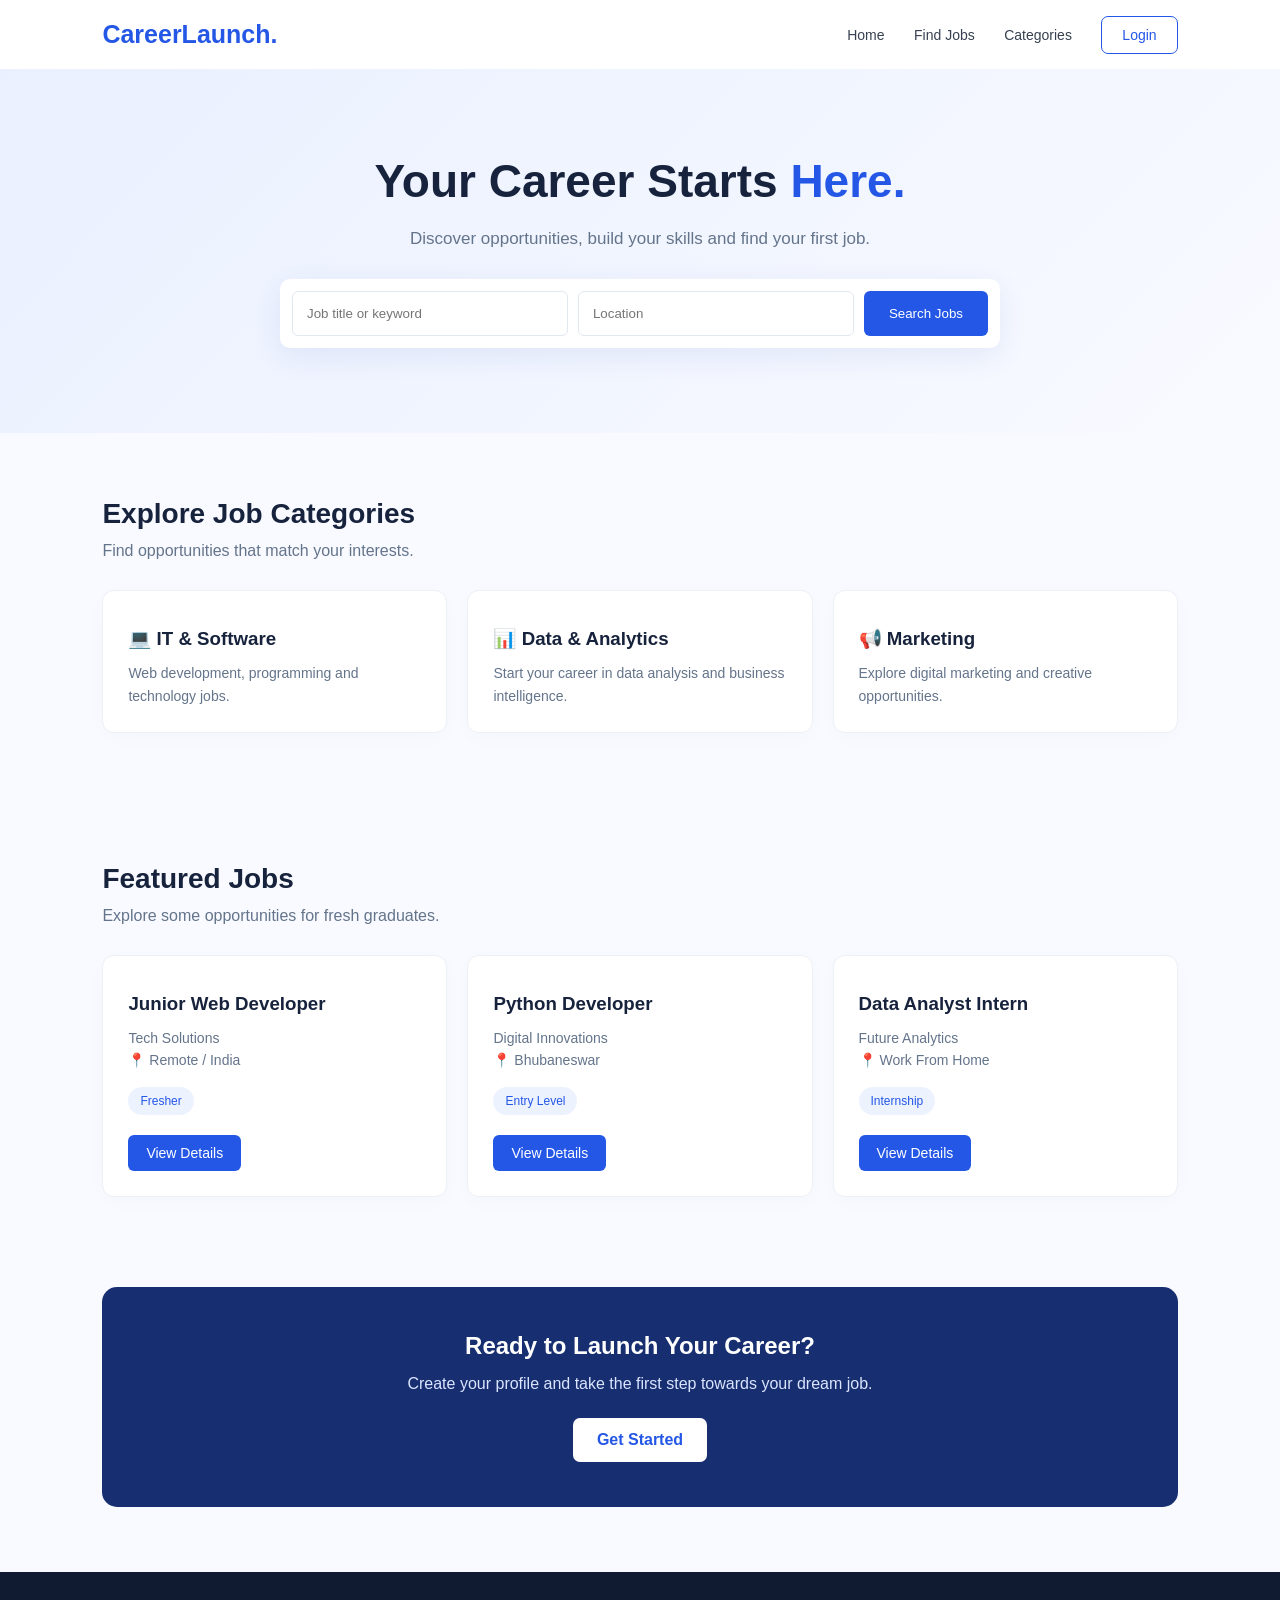
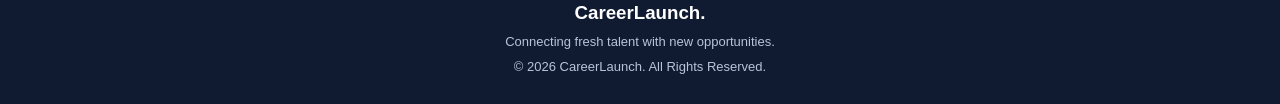
==== templates/index.html @ fec4415e "Initial CareerLaunch project" ====
<!DOCTYPE html>
<html lang="en">
<head>
    <meta charset="UTF-8">
    <meta name="viewport" content="width=device-width, initial-scale=1.0">
    <title>CareerLaunch | Start Your Career</title>

    <style>
        * {
            margin: 0;
            padding: 0;
            box-sizing: border-box;
            font-family: Arial, sans-serif;
        }

        body {
            background: #f8faff;
            color: #17233c;
        }

        header {
            background: white;
            padding: 20px 8%;
            display: flex;
            justify-content: space-between;
            align-items: center;
            box-shadow: 0 2px 12px #0000000a;
        }

        .logo {
            font-size: 25px;
            font-weight: bold;
            color: #2457e6;
        }

        nav a {
            text-decoration: none;
            color: #374151;
            margin-left: 25px;
            font-size: 14px;
        }

        .login {
            border: 1px solid #2457e6;
            padding: 10px 20px;
            border-radius: 7px;
            color: #2457e6;
        }

        .hero {
            text-align: center;
            padding: 85px 20px;
            background: linear-gradient(135deg, #eaf0ff, #f8faff);
        }

        .hero h1 {
            font-size: 46px;
            line-height: 1.2;
            margin-bottom: 20px;
        }

        .hero h1 span {
            color: #2457e6;
        }

        .hero p {
            color: #64748b;
            font-size: 17px;
            margin-bottom: 30px;
        }

        .search-box {
            background: white;
            max-width: 720px;
            margin: auto;
            padding: 12px;
            display: flex;
            gap: 10px;
            border-radius: 10px;
            box-shadow: 0 8px 30px #1e40af15;
        }

        .search-box input {
            flex: 1;
            min-width: 0;
            padding: 14px;
            border: 1px solid #e2e8f0;
            border-radius: 6px;
            outline: none;
        }

        .search-box button {
            background: #2457e6;
            color: white;
            border: none;
            padding: 14px 25px;
            border-radius: 6px;
            cursor: pointer;
        }

        .section {
            padding: 65px 8%;
        }

        .section h2 {
            font-size: 28px;
            margin-bottom: 12px;
        }

        .subtitle {
            color: #64748b;
            margin-bottom: 30px;
        }

        .categories, .jobs {
            display: grid;
            grid-template-columns: repeat(3, 1fr);
            gap: 20px;
        }

        .category, .job-card {
            background: white;
            padding: 25px;
            border: 1px solid #edf0f5;
            border-radius: 12px;
            box-shadow: 0 5px 20px #00000005;
        }

        .category h3, .job-card h3 {
            margin: 12px 0;
        }

        .category p, .job-card p {
            color: #64748b;
            font-size: 14px;
            line-height: 1.6;
        }

        .job-card {
            margin-bottom: 5px;
        }

        .tag {
            display: inline-block;
            margin-top: 15px;
            padding: 7px 12px;
            background: #edf2ff;
            color: #2457e6;
            border-radius: 20px;
            font-size: 12px;
        }

        .apply {
            display: inline-block;
            margin-top: 20px;
            background: #2457e6;
            color: white;
            padding: 10px 18px;
            border-radius: 6px;
            text-decoration: none;
            font-size: 14px;
        }

        .cta {
            margin: 20px 8% 65px;
            padding: 45px 20px;
            background: #172f70;
            color: white;
            text-align: center;
            border-radius: 15px;
        }

        .cta p {
            margin: 15px 0 25px;
            color: #dbe5ff;
        }

        .cta a {
            display: inline-block;
            background: white;
            color: #2457e6;
            padding: 13px 24px;
            border-radius: 7px;
            text-decoration: none;
            font-weight: bold;
        }

        footer {
            background: #101b32;
            color: white;
            padding: 30px 8%;
            text-align: center;
        }

        footer p {
            color: #b8c3d8;
            font-size: 13px;
            margin-top: 10px;
        }

        @media (max-width: 700px) {
            header {
                flex-direction: column;
                gap: 18px;
            }

            nav a {
                margin: 0 7px;
            }

            .hero h1 {
                font-size: 34px;
            }

            .search-box {
                flex-direction: column;
            }

            .categories, .jobs {
                grid-template-columns: 1fr;
            }
        }
    </style>
</head>

<body>

    <header>
        <div class="logo">CareerLaunch.</div>

        <nav>
            <a href="/">Home</a>
            <a href="#jobs">Find Jobs</a>
            <a href="#categories">Categories</a>
            <a href="/login" class="login">Login</a>
        </nav>
    </header>

    <section class="hero">
        <h1>Your Career Starts <span>Here.</span></h1>

        <p>Discover opportunities, build your skills and find your first job.</p>

        <div class="search-box">
            <input type="text" placeholder="Job title or keyword">
            <input type="text" placeholder="Location">
            <button type="button">Search Jobs</button>
        </div>
    </section>

    <section class="section" id="categories">
        <h2>Explore Job Categories</h2>
        <p class="subtitle">Find opportunities that match your interests.</p>

        <div class="categories">
            <div class="category">
                <h3>💻 IT & Software</h3>
                <p>Web development, programming and technology jobs.</p>
            </div>

            <div class="category">
                <h3>📊 Data & Analytics</h3>
                <p>Start your career in data analysis and business intelligence.</p>
            </div>

            <div class="category">
                <h3>📢 Marketing</h3>
                <p>Explore digital marketing and creative opportunities.</p>
            </div>
        </div>
    </section>

    <section class="section" id="jobs">
        <h2>Featured Jobs</h2>
        <p class="subtitle">Explore some opportunities for fresh graduates.</p>

        <div class="jobs">
            <div class="job-card">
                <h3>Junior Web Developer</h3>
                <p>Tech Solutions</p>
                <p>📍 Remote / India</p>
                <span class="tag">Fresher</span>
                <br>
                <a href="#" class="apply">View Details</a>
            </div>

            <div class="job-card">
                <h3>Python Developer</h3>
                <p>Digital Innovations</p>
                <p>📍 Bhubaneswar</p>
                <span class="tag">Entry Level</span>
                <br>
                <a href="#" class="apply">View Details</a>
            </div>

            <div class="job-card">
                <h3>Data Analyst Intern</h3>
                <p>Future Analytics</p>
                <p>📍 Work From Home</p>
                <span class="tag">Internship</span>
                <br>
                <a href="#" class="apply">View Details</a>
            </div>
        </div>
    </section>

    <section class="cta">
        <h2>Ready to Launch Your Career?</h2>
        <p>Create your profile and take the first step towards your dream job.</p>
        <a href="/register">Get Started</a>
    </section>

    <footer>
        <h3>CareerLaunch.</h3>
        <p>Connecting fresh talent with new opportunities.</p>
        <p>© 2026 CareerLaunch. All Rights Reserved.</p>
    </footer>

</body>
</html>
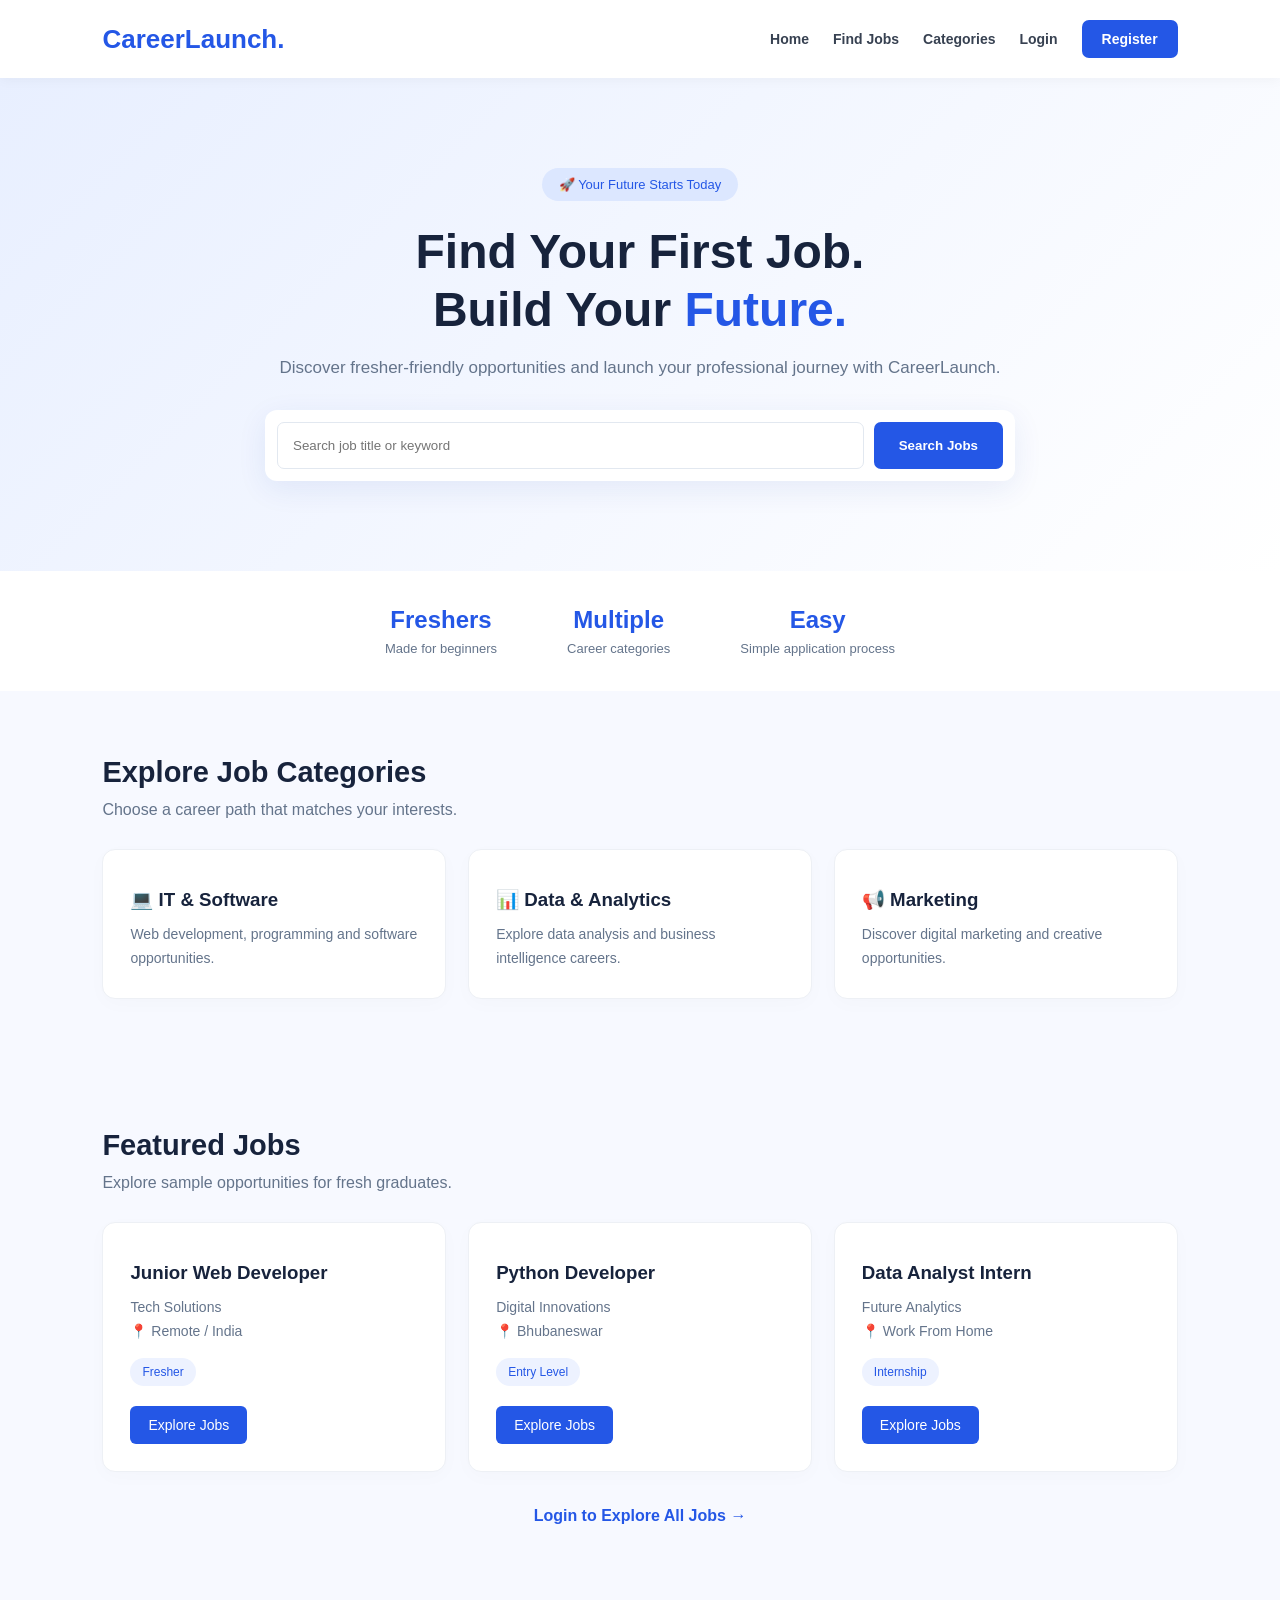
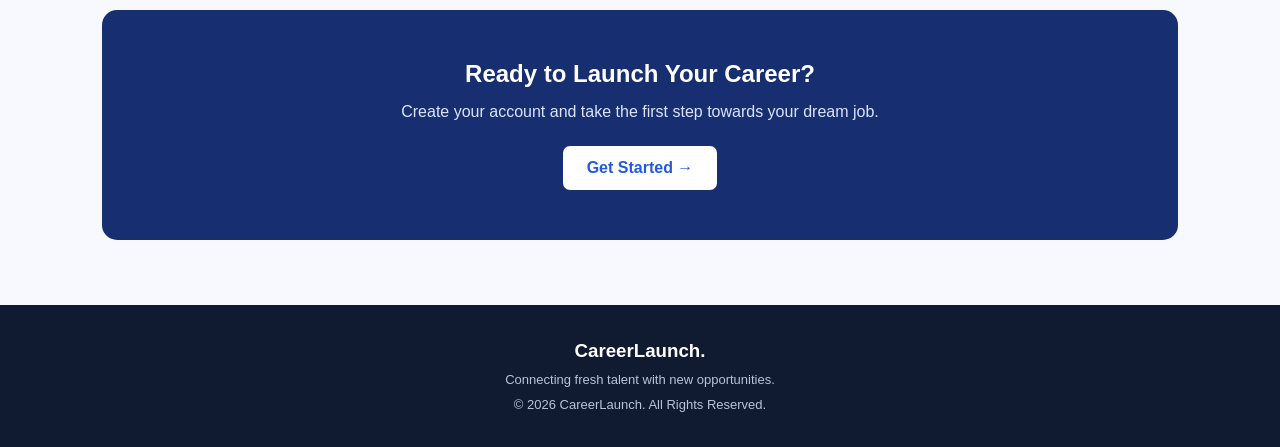
==== commit d1f2e39f: "Update index.html" ====
--- a/templates/index.html
+++ b/templates/index.html
@@ -1,10 +1,11 @@
+
 
 <!DOCTYPE html>
 <html lang="en">
 <head>
     <meta charset="UTF-8">
     <meta name="viewport" content="width=device-width, initial-scale=1.0">
-    <title>CareerLaunch | Start Your Career</title>
+    <title>CareerLaunch | Find Your First Job</title>
 
     <style>
         * {
@@ -15,7 +16,7 @@
         }
 
         body {
-            background: #f8faff;
+            background: #f7f9ff;
             color: #17233c;
         }
 
@@ -26,36 +27,55 @@
             justify-content: space-between;
             align-items: center;
             box-shadow: 0 2px 12px #0000000a;
+            position: sticky;
+            top: 0;
+            z-index: 10;
         }
 
         .logo {
-            font-size: 25px;
+            font-size: 26px;
             font-weight: bold;
             color: #2457e6;
+        }
+
+        nav {
+            display: flex;
+            align-items: center;
+            gap: 24px;
         }
 
         nav a {
             text-decoration: none;
             color: #374151;
-            margin-left: 25px;
             font-size: 14px;
-        }
-
-        .login {
-            border: 1px solid #2457e6;
-            padding: 10px 20px;
+            font-weight: bold;
+        }
+
+        .register {
+            background: #2457e6;
+            color: white;
+            padding: 11px 20px;
             border-radius: 7px;
-            color: #2457e6;
         }
 
         .hero {
             text-align: center;
-            padding: 85px 20px;
-            background: linear-gradient(135deg, #eaf0ff, #f8faff);
+            padding: 90px 20px;
+            background: linear-gradient(135deg, #e8efff, #ffffff);
+        }
+
+        .hero-label {
+            display: inline-block;
+            background: #dce7ff;
+            color: #2457e6;
+            padding: 9px 17px;
+            border-radius: 30px;
+            font-size: 13px;
+            margin-bottom: 22px;
         }
 
         .hero h1 {
-            font-size: 46px;
+            font-size: 48px;
             line-height: 1.2;
             margin-bottom: 20px;
         }
@@ -67,26 +87,26 @@
         .hero p {
             color: #64748b;
             font-size: 17px;
-            margin-bottom: 30px;
+            margin-bottom: 32px;
         }
 
         .search-box {
             background: white;
-            max-width: 720px;
+            max-width: 750px;
             margin: auto;
             padding: 12px;
             display: flex;
             gap: 10px;
-            border-radius: 10px;
+            border-radius: 12px;
             box-shadow: 0 8px 30px #1e40af15;
         }
 
         .search-box input {
             flex: 1;
             min-width: 0;
-            padding: 14px;
+            padding: 15px;
             border: 1px solid #e2e8f0;
-            border-radius: 6px;
+            border-radius: 7px;
             outline: none;
         }
 
@@ -95,8 +115,29 @@
             color: white;
             border: none;
             padding: 14px 25px;
-            border-radius: 6px;
+            border-radius: 7px;
             cursor: pointer;
+            font-weight: bold;
+        }
+
+        .stats {
+            display: flex;
+            justify-content: center;
+            gap: 70px;
+            padding: 35px 15px;
+            background: white;
+            flex-wrap: wrap;
+        }
+
+        .stat h2 {
+            color: #2457e6;
+            text-align: center;
+        }
+
+        .stat p {
+            color: #64748b;
+            font-size: 13px;
+            margin-top: 7px;
         }
 
         .section {
@@ -104,7 +145,7 @@
         }
 
         .section h2 {
-            font-size: 28px;
+            font-size: 29px;
             margin-bottom: 12px;
         }
 
@@ -116,15 +157,21 @@
         .categories, .jobs {
             display: grid;
             grid-template-columns: repeat(3, 1fr);
-            gap: 20px;
+            gap: 22px;
         }
 
         .category, .job-card {
             background: white;
-            padding: 25px;
+            padding: 27px;
             border: 1px solid #edf0f5;
-            border-radius: 12px;
+            border-radius: 13px;
             box-shadow: 0 5px 20px #00000005;
+            transition: 0.2s;
+        }
+
+        .category:hover, .job-card:hover {
+            transform: translateY(-5px);
+            box-shadow: 0 10px 25px #00000012;
         }
 
         .category h3, .job-card h3 {
@@ -134,11 +181,7 @@
         .category p, .job-card p {
             color: #64748b;
             font-size: 14px;
-            line-height: 1.6;
-        }
-
-        .job-card {
-            margin-bottom: 5px;
+            line-height: 1.7;
         }
 
         .tag {
@@ -156,15 +199,26 @@
             margin-top: 20px;
             background: #2457e6;
             color: white;
-            padding: 10px 18px;
+            padding: 11px 18px;
             border-radius: 6px;
             text-decoration: none;
             font-size: 14px;
         }
 
+        .view-all {
+            text-align: center;
+            margin-top: 35px;
+        }
+
+        .view-all a {
+            color: #2457e6;
+            font-weight: bold;
+            text-decoration: none;
+        }
+
         .cta {
             margin: 20px 8% 65px;
-            padding: 45px 20px;
+            padding: 50px 20px;
             background: #172f70;
             color: white;
             text-align: center;
@@ -189,7 +243,7 @@
         footer {
             background: #101b32;
             color: white;
-            padding: 30px 8%;
+            padding: 35px 8%;
             text-align: center;
         }
 
@@ -199,14 +253,22 @@
             margin-top: 10px;
         }
 
+        .no-result {
+            display: none;
+            color: #64748b;
+            padding: 20px 0;
+        }
+
         @media (max-width: 700px) {
             header {
                 flex-direction: column;
                 gap: 18px;
             }
 
-            nav a {
-                margin: 0 7px;
+            nav {
+                flex-wrap: wrap;
+                justify-content: center;
+                gap: 15px;
             }
 
             .hero h1 {
@@ -220,102 +282,194 @@
             .categories, .jobs {
                 grid-template-columns: 1fr;
             }
+
+            .stats {
+                gap: 30px;
+            }
         }
     </style>
 </head>
 
 <body>
 
-    <header>
-        <div class="logo">CareerLaunch.</div>
-
-        <nav>
-            <a href="/">Home</a>
-            <a href="#jobs">Find Jobs</a>
-            <a href="#categories">Categories</a>
-            <a href="/login" class="login">Login</a>
-        </nav>
-    </header>
-
-    <section class="hero">
-        <h1>Your Career Starts <span>Here.</span></h1>
-
-        <p>Discover opportunities, build your skills and find your first job.</p>
-
-        <div class="search-box">
-            <input type="text" placeholder="Job title or keyword">
-            <input type="text" placeholder="Location">
-            <button type="button">Search Jobs</button>
-        </div>
-    </section>
-
-    <section class="section" id="categories">
-        <h2>Explore Job Categories</h2>
-        <p class="subtitle">Find opportunities that match your interests.</p>
-
-        <div class="categories">
-            <div class="category">
-                <h3>💻 IT & Software</h3>
-                <p>Web development, programming and technology jobs.</p>
-            </div>
-
-            <div class="category">
-                <h3>📊 Data & Analytics</h3>
-                <p>Start your career in data analysis and business intelligence.</p>
-            </div>
-
-            <div class="category">
-                <h3>📢 Marketing</h3>
-                <p>Explore digital marketing and creative opportunities.</p>
-            </div>
-        </div>
-    </section>
-
-    <section class="section" id="jobs">
-        <h2>Featured Jobs</h2>
-        <p class="subtitle">Explore some opportunities for fresh graduates.</p>
-
-        <div class="jobs">
-            <div class="job-card">
-                <h3>Junior Web Developer</h3>
-                <p>Tech Solutions</p>
-                <p>📍 Remote / India</p>
-                <span class="tag">Fresher</span>
-                <br>
-                <a href="#" class="apply">View Details</a>
-            </div>
-
-            <div class="job-card">
-                <h3>Python Developer</h3>
-                <p>Digital Innovations</p>
-                <p>📍 Bhubaneswar</p>
-                <span class="tag">Entry Level</span>
-                <br>
-                <a href="#" class="apply">View Details</a>
-            </div>
-
-            <div class="job-card">
-                <h3>Data Analyst Intern</h3>
-                <p>Future Analytics</p>
-                <p>📍 Work From Home</p>
-                <span class="tag">Internship</span>
-                <br>
-                <a href="#" class="apply">View Details</a>
-            </div>
-        </div>
-    </section>
-
-    <section class="cta">
-        <h2>Ready to Launch Your Career?</h2>
-        <p>Create your profile and take the first step towards your dream job.</p>
-        <a href="/register">Get Started</a>
-    </section>
-
-    <footer>
-        <h3>CareerLaunch.</h3>
-        <p>Connecting fresh talent with new opportunities.</p>
-        <p>© 2026 CareerLaunch. All Rights Reserved.</p>
-    </footer>
+<header>
+    <div class="logo">CareerLaunch.</div>
+
+    <nav>
+        <a href="/">Home</a>
+        <a href="#jobs">Find Jobs</a>
+        <a href="#categories">Categories</a>
+        <a href="/login">Login</a>
+        <a href="/register" class="register">Register</a>
+    </nav>
+</header>
+
+<section class="hero">
+
+    <div class="hero-label">🚀 Your Future Starts Today</div>
+
+    <h1>Find Your First Job.<br>
+        Build Your <span>Future.</span>
+    </h1>
+
+    <p>Discover fresher-friendly opportunities and launch your professional journey with CareerLaunch.</p>
+
+    <div class="search-box">
+        <input type="text" id="jobSearch"
+               placeholder="Search job title or keyword">
+
+        <button type="button" onclick="searchJobs()">
+            Search Jobs
+        </button>
+    </div>
+
+</section>
+
+<section class="stats">
+    <div class="stat">
+        <h2>Freshers</h2>
+        <p>Made for beginners</p>
+    </div>
+
+    <div class="stat">
+        <h2>Multiple</h2>
+        <p>Career categories</p>
+    </div>
+
+    <div class="stat">
+        <h2>Easy</h2>
+        <p>Simple application process</p>
+    </div>
+</section>
+
+<section class="section" id="categories">
+
+    <h2>Explore Job Categories</h2>
+    <p class="subtitle">Choose a career path that matches your interests.</p>
+
+    <div class="categories">
+
+        <div class="category">
+            <h3>💻 IT & Software</h3>
+            <p>Web development, programming and software opportunities.</p>
+        </div>
+
+        <div class="category">
+            <h3>📊 Data & Analytics</h3>
+            <p>Explore data analysis and business intelligence careers.</p>
+        </div>
+
+        <div class="category">
+            <h3>📢 Marketing</h3>
+            <p>Discover digital marketing and creative opportunities.</p>
+        </div>
+
+    </div>
+</section>
+
+<section class="section" id="jobs">
+
+    <h2>Featured Jobs</h2>
+    <p class="subtitle">Explore sample opportunities for fresh graduates.</p>
+
+    <div class="jobs" id="jobList">
+
+        <div class="job-card">
+            <h3>Junior Web Developer</h3>
+            <p>Tech Solutions</p>
+            <p>📍 Remote / India</p>
+            <span class="tag">Fresher</span>
+            <br>
+            <a href="/login" class="apply">Explore Jobs</a>
+        </div>
+
+        <div class="job-card">
+            <h3>Python Developer</h3>
+            <p>Digital Innovations</p>
+            <p>📍 Bhubaneswar</p>
+            <span class="tag">Entry Level</span>
+            <br>
+            <a href="/login" class="apply">Explore Jobs</a>
+        </div>
+
+        <div class="job-card">
+            <h3>Data Analyst Intern</h3>
+            <p>Future Analytics</p>
+            <p>📍 Work From Home</p>
+            <span class="tag">Internship</span>
+            <br>
+            <a href="/login" class="apply">Explore Jobs</a>
+        </div>
+
+    </div>
+
+    <p class="no-result" id="noResult">
+        No matching sample jobs found.
+    </p>
+
+    <div class="view-all">
+        <a href="/login">Login to Explore All Jobs →</a>
+    </div>
+
+</section>
+
+<section class="cta">
+
+    <h2>Ready to Launch Your Career?</h2>
+
+    <p>Create your account and take the first step towards your dream job.</p>
+
+    <a href="/register">Get Started →</a>
+
+</section>
+
+<footer>
+
+    <h3>CareerLaunch.</h3>
+
+    <p>Connecting fresh talent with new opportunities.</p>
+
+    <p>© 2026 CareerLaunch. All Rights Reserved.</p>
+
+</footer>
+
+<script>
+function searchJobs() {
+
+    const keyword = document.getElementById("jobSearch")
+        .value.toLowerCase().trim();
+
+    const cards = document.querySelectorAll(".job-card");
+    let found = 0;
+
+    cards.forEach(card => {
+
+        const text = card.innerText.toLowerCase();
+
+        if (text.includes(keyword)) {
+            card.style.display = "block";
+            found++;
+        } else {
+            card.style.display = "none";
+        }
+
+    });
+
+    document.getElementById("noResult").style.display =
+        found === 0 ? "block" : "none";
+
+    document.getElementById("jobs").scrollIntoView({
+        behavior: "smooth"
+    });
+}
+
+document.getElementById("jobSearch").addEventListener("keyup", function(event) {
+    if (event.key === "Enter") {
+        searchJobs();
+    }
+});
+</script>
 
 </body>
 </html>
+
